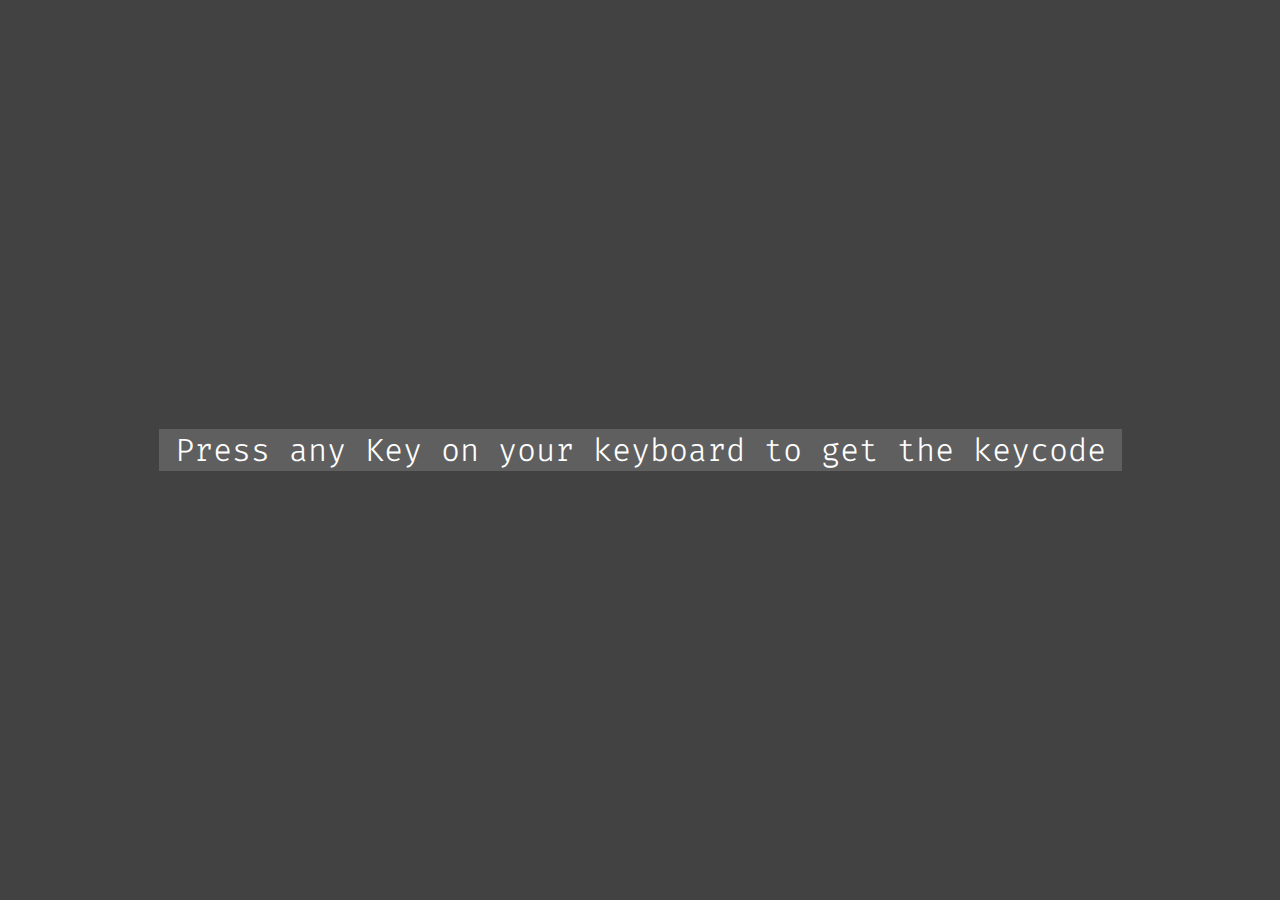
==== index.html @ 505aee7e "m" ====
<!DOCTYPE html>
<html lang="en">

<head>
    <meta charset="UTF-8">
    <meta http-equiv="X-UA-Compatible" content="IE=edge">
    <meta name="viewport" content="width=device-width, initial-scale=1.0">
    <link rel="stylesheet" href="11.css">
    <title>Nhat Minh Code</title>
</head>

<body>
    <div class="container">
        <div class="before-keydown-display">
            <h1>Press any Key on your keyboard to get the keycode</h1>
        </div>
        <!-- <h1 class="event__which">5</h1>
        <div class="event__all">
            <div class="event-key">
                <div class="top">event.key</div>
                <div class="bottom">4</div>
            </div>
            <div class="event-location">
                <div class="top">event.location</div>
                <div class="bottom">0</div>
            </div>
            <div class="event-which">
                <div class="top">event.which</div>
                <div class="bottom">52</div>
            </div>
            <div class="event-code">
                <div class="top">event.code</div>
                <div class="bottom">Digit4</div>
            </div>
        </div> -->
    </div>
    <script src="11.js"></script>
</body>

</html>
---- 11.css ----
@import url("https://fonts.googleapis.com/css2?family=Fira+Code:wght@300;400;500;600;700&display=swap");
* {
  box-sizing: border-box;
  margin: 0;
  padding: 0;
  font-family: "Fira Code", monospace;
}

body {
  height: 100vh;
  background-color: #424242;
  display: flex;
  justify-content: center;
  align-items: center;
  color: white;
}

.container {
  display: flex;
  flex-direction: column;
}
.container h1 {
  text-align: center;
}
.container .before-keydown-display {
  transition: all 1s ease;
  background-color: #5F5F5F;
}
.container .before-keydown-display h1 {
  font-weight: 100;
  padding: 0 1rem;
}

.event__which {
  font-size: 25rem;
  font-weight: 100;
}
.event__all {
  display: grid;
  grid-template-columns: repeat(auto-fit, minmax(300px, 1fr));
  grid-gap: 1rem;
  text-align: center;
  font-size: 1.5rem;
  cursor: pointer;
  width: 90vw;
}
@media screen and (max-width: 1360px) {
  .event__all {
    grid-template-columns: repeat(2, 1fr);
  }
}
@media screen and (max-width: 668px) {
  .event__all {
    grid-template-columns: repeat(1, 1fr);
  }
}
.event__all > * {
  transition: all 0.7s ease;
  background-color: #333333;
  border-top-left-radius: 10px;
  border-top-right-radius: 10px;
}
.event__all > *:hover {
  box-shadow: rgba(0, 0, 0, 0.35) 0px 5px 15px;
  transform: translateY(-10px);
}
.event__all .top {
  background-color: #5B60FF;
  border-top-left-radius: 10px;
  border-top-right-radius: 10px;
}
.event__all .bottom {
  background-color: #404040;
}
.event__all .bottom {
  padding: 1rem 3.5rem;
}
.event__all .top {
  padding: 0 3.5rem;
}
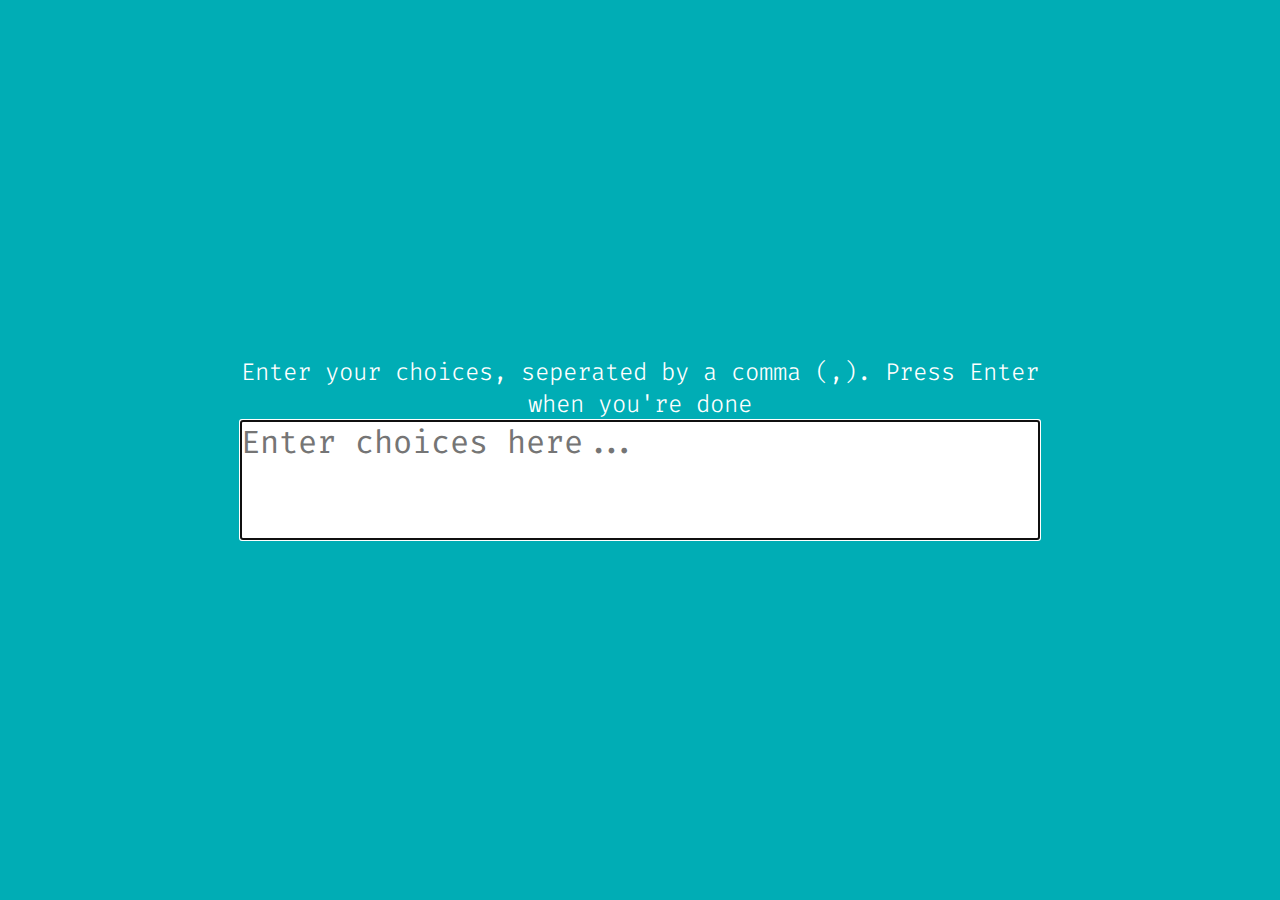
==== commit f73ef88a: "index" ====
--- a/index.html
+++ b/index.html
@@ -5,36 +5,22 @@
     <meta charset="UTF-8">
     <meta http-equiv="X-UA-Compatible" content="IE=edge">
     <meta name="viewport" content="width=device-width, initial-scale=1.0">
-    <link rel="stylesheet" href="11.css">
+    <link rel="stylesheet" href="13.css">
     <title>Nhat Minh Code</title>
 </head>
 
 <body>
     <div class="container">
-        <div class="before-keydown-display">
-            <h1>Press any Key on your keyboard to get the keycode</h1>
+        <h1>Enter your choices, seperated by a comma (,). Press Enter when you're done</h1>
+        <textarea name="textarea" id="textarea" placeholder="Enter choices here..."></textarea>
+        <div class="tags">
+            <!-- <span class="tag highlighted">Choice 1</span>
+            <span class="tag">Choice 2</span>
+            <span class="tag">Choice 3</span>
+            <span class="tag">Choice 4</span> -->
         </div>
-        <!-- <h1 class="event__which">5</h1>
-        <div class="event__all">
-            <div class="event-key">
-                <div class="top">event.key</div>
-                <div class="bottom">4</div>
-            </div>
-            <div class="event-location">
-                <div class="top">event.location</div>
-                <div class="bottom">0</div>
-            </div>
-            <div class="event-which">
-                <div class="top">event.which</div>
-                <div class="bottom">52</div>
-            </div>
-            <div class="event-code">
-                <div class="top">event.code</div>
-                <div class="bottom">Digit4</div>
-            </div>
-        </div> -->
     </div>
-    <script src="11.js"></script>
+    <script src="13.js"></script>
 </body>
 
 </html>--- a/13.css
+++ b/13.css
@@ -0,0 +1,53 @@
+@import url("https://fonts.googleapis.com/css2?family=Fira+Code:wght@300;400;500;600;700&display=swap");
+* {
+  box-sizing: border-box;
+  margin: 0;
+  padding: 0;
+  font-family: "Fira Code", monospace;
+}
+
+body {
+  height: 100vh;
+  overflow: hidden;
+  background-color: #00ADB5;
+  display: flex;
+  justify-content: center;
+  align-items: center;
+  color: white;
+}
+
+.container {
+  max-width: 800px;
+  margin: 0 auto;
+}
+.container h1 {
+  font-weight: lighter;
+  font-size: 1.5rem;
+  text-align: center;
+}
+.container #textarea {
+  min-width: 800px;
+  min-height: 120px;
+  font-size: 2rem;
+  resize: none;
+}
+.container .tags {
+  display: flex;
+}
+.container .tags .tag {
+  background-color: orange;
+  padding: 0.5rem 1rem;
+  font-size: 1rem;
+  border-radius: 5px;
+  cursor: pointer;
+  transition: transform 0.1s ease-in-out;
+}
+.container .tags .tag:active {
+  transform: scale(0.9);
+}
+.container .tags .tag:not(:first-child) {
+  margin-left: 0.5rem;
+}
+.container .tags .tag.highlighted {
+  background-color: #4f65c5;
+}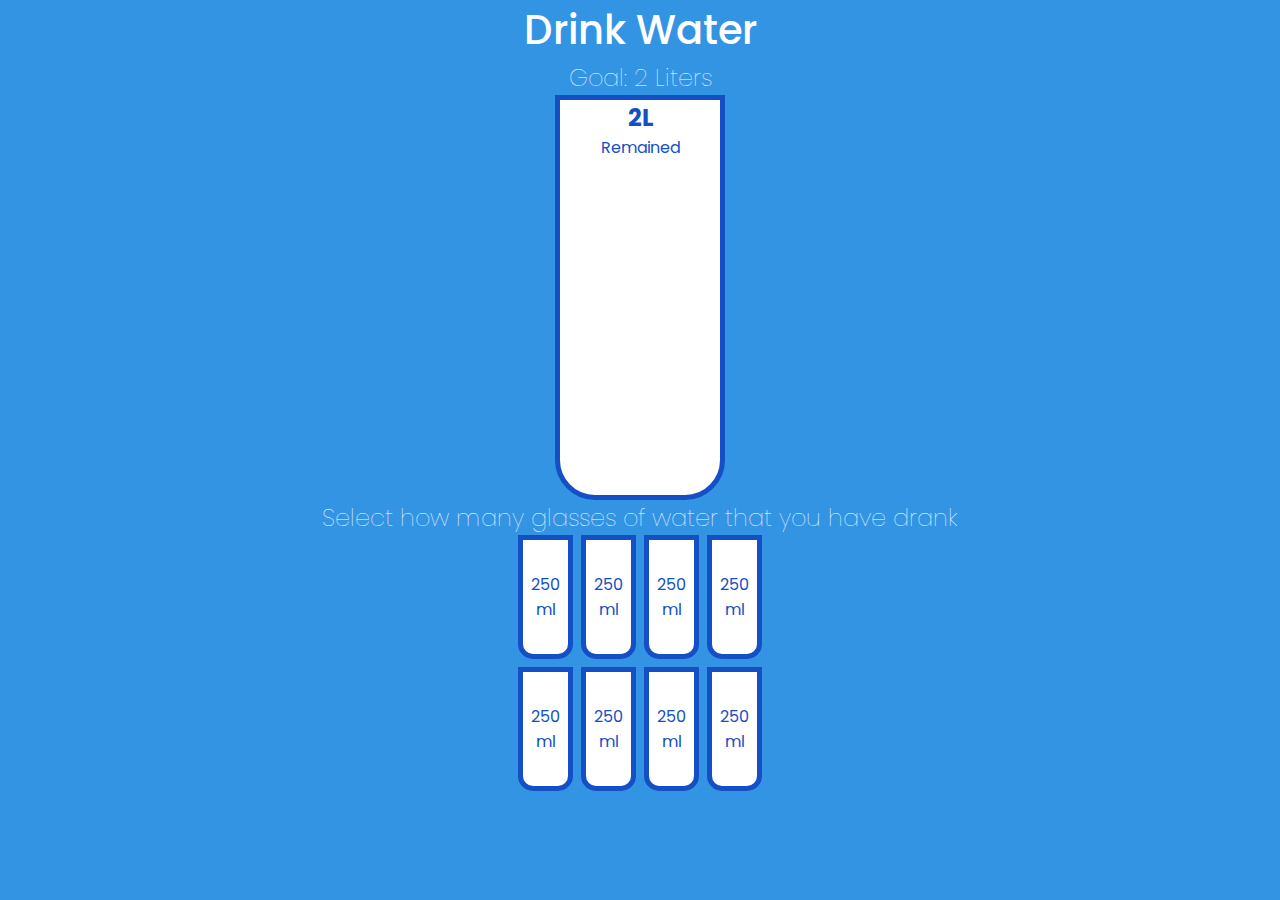
==== commit 5d9f6168: "16" ====
--- a/index.html
+++ b/index.html
@@ -5,22 +5,31 @@
     <meta charset="UTF-8">
     <meta http-equiv="X-UA-Compatible" content="IE=edge">
     <meta name="viewport" content="width=device-width, initial-scale=1.0">
-    <link rel="stylesheet" href="13.css">
-    <title>Nhat Minh Code</title>
+    <link rel="stylesheet" href="16.css">
+    <title>Cup</title>
 </head>
 
 <body>
-    <div class="container">
-        <h1>Enter your choices, seperated by a comma (,). Press Enter when you're done</h1>
-        <textarea name="textarea" id="textarea" placeholder="Enter choices here..."></textarea>
-        <div class="tags">
-            <!-- <span class="tag highlighted">Choice 1</span>
-            <span class="tag">Choice 2</span>
-            <span class="tag">Choice 3</span>
-            <span class="tag">Choice 4</span> -->
+    <h1>Drink Water</h1>
+    <h4>Goal: 2 Liters</h4>
+    <div class="cup big-cup">
+        <div class="remained">
+            <h2>2L</h2>Remained
         </div>
+        <div class="percentage">20%</div>
     </div>
-    <script src="13.js"></script>
+    <h4>Select how many glasses of water that you have drank</h4>
+    <div class="cups">
+        <div class="cup small-cup">250 ml</div>
+        <div class="cup small-cup">250 ml</div>
+        <div class="cup small-cup">250 ml</div>
+        <div class="cup small-cup">250 ml</div>
+        <div class="cup small-cup">250 ml</div>
+        <div class="cup small-cup">250 ml</div>
+        <div class="cup small-cup">250 ml</div>
+        <div class="cup small-cup">250 ml</div>
+    </div>
+    <script src="16.js"></script>
 </body>
 
 </html>--- a/16.css
+++ b/16.css
@@ -0,0 +1,72 @@
+@import url("https://fonts.googleapis.com/css2?family=Poppins:wght@300;400;500;600;700&display=swap");
+* {
+  box-sizing: border-box;
+  margin: 0;
+  padding: 0;
+  font-family: "Poppins", monospace;
+}
+
+body {
+  background-color: #3494E4;
+  display: flex;
+  flex-direction: column;
+  justify-content: center;
+  align-items: center;
+  color: white;
+}
+body h1 {
+  font-weight: 450;
+  font-size: 2.5rem;
+}
+body h4 {
+  font-weight: 100;
+  font-size: 1.5rem;
+}
+
+.cup {
+  background-color: #fff;
+  border: 5px solid #144fc6;
+  border-radius: 0 0 40px 40px;
+  height: 45vh;
+  width: 170px;
+  display: flex;
+  color: #144fc6;
+  flex-direction: column;
+  justify-content: space-evenly;
+  align-items: center;
+  text-align: center;
+}
+.cup .percentage {
+  font-size: 2rem;
+  font-weight: 600;
+  width: 100%;
+  border-radius: 0 0 30px 30px;
+  height: 0%;
+  margin-top: auto;
+  opacity: 0;
+  color: white;
+}
+.cup .percentage.fill {
+  background-color: #144fc6;
+  opacity: 0.8;
+}
+.cup.small-cup {
+  height: 13.8vh;
+  width: 55px;
+  border-radius: 0 0 15px 15px;
+}
+.cup.small-cup.filled {
+  background-color: #6ab3f8;
+}
+
+.cups {
+  display: grid;
+  grid-template-columns: repeat(4, 1fr);
+  gap: 0.5rem;
+}
+.cups h3 {
+  justify-self: center;
+}
+.cups .small-cup {
+  cursor: pointer;
+}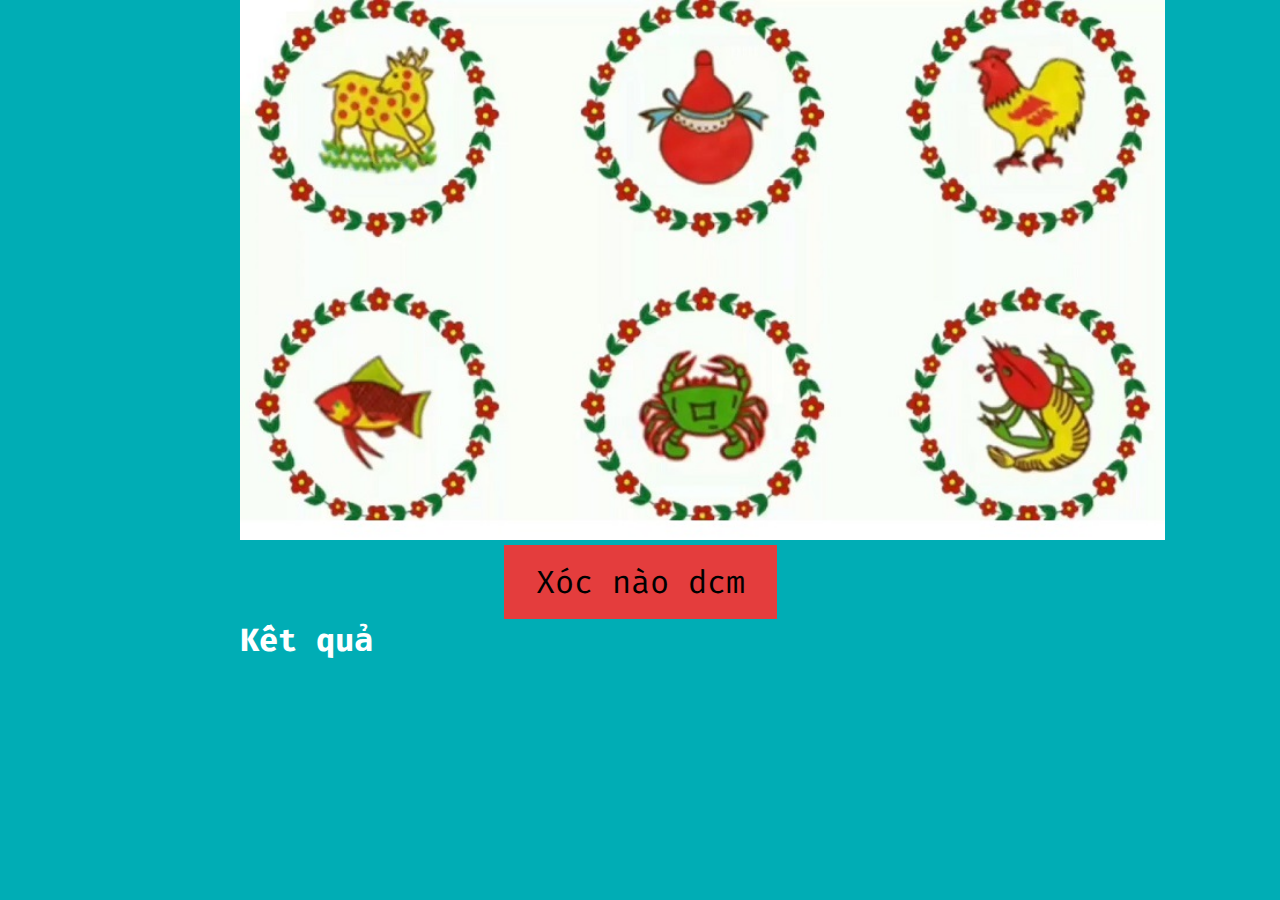
==== commit b1072ab4: "baucua" ====
--- a/index.html
+++ b/index.html
@@ -5,31 +5,22 @@
     <meta charset="UTF-8">
     <meta http-equiv="X-UA-Compatible" content="IE=edge">
     <meta name="viewport" content="width=device-width, initial-scale=1.0">
-    <link rel="stylesheet" href="16.css">
-    <title>Cup</title>
+    <link rel="stylesheet" href="Bau Cua.css">
+    <title>Bau Cua lua` ga`</title>
 </head>
 
 <body>
-    <h1>Drink Water</h1>
-    <h4>Goal: 2 Liters</h4>
-    <div class="cup big-cup">
-        <div class="remained">
-            <h2>2L</h2>Remained
+    <div class="container">
+        <img src="bauCua.jpg" alt="" class="bau-cua__img">
+        <div class="bau-cua__result">
+            <button class="btn">Xóc nào dcm</button>
+            <h1 class="bau-cua__result-text">Kết quả</h1>
+            <div class="bau-cua__result-box">
+               
+            </div>
         </div>
-        <div class="percentage">20%</div>
     </div>
-    <h4>Select how many glasses of water that you have drank</h4>
-    <div class="cups">
-        <div class="cup small-cup">250 ml</div>
-        <div class="cup small-cup">250 ml</div>
-        <div class="cup small-cup">250 ml</div>
-        <div class="cup small-cup">250 ml</div>
-        <div class="cup small-cup">250 ml</div>
-        <div class="cup small-cup">250 ml</div>
-        <div class="cup small-cup">250 ml</div>
-        <div class="cup small-cup">250 ml</div>
-    </div>
-    <script src="16.js"></script>
+    <script src="Bau Cua.js"></script>
 </body>
 
 </html>--- a/Bau Cua.css
+++ b/Bau Cua.css
@@ -0,0 +1,85 @@
+@import url("https://fonts.googleapis.com/css2?family=Fira+Code:wght@300;400;500;600;700&display=swap");
+* {
+  box-sizing: border-box;
+  margin: 0;
+  padding: 0;
+  font-family: "Fira Code", monospace;
+}
+
+body {
+  background-color: #00ADB5;
+  display: flex;
+  justify-content: center;
+  align-items: center;
+  color: white;
+}
+
+.container {
+  max-width: 800px;
+  margin: 0 auto;
+}
+.container img {
+  height: 60vh;
+}
+.container .btn {
+  outline: none;
+  border: none;
+  background-color: #e43d3d;
+  padding: 1rem 2rem;
+  font-size: 2rem;
+  transition: background 0.2s ease;
+  cursor: pointer;
+  display: block;
+  margin: 0 auto;
+}
+.container .btn:hover {
+  background-color: red;
+}
+
+.bau-cua__result-box {
+  display: grid;
+  grid-template-columns: repeat(3, 1fr);
+  animation: shake 0.5s;
+}
+.bau-cua__result-box img {
+  width: 250px;
+  height: 200px;
+  border-radius: 50%;
+  animation: shake 0.5s;
+}
+
+@keyframes shake {
+  0% {
+    transform: translate(1px, 1px) rotate(0deg);
+  }
+  10% {
+    transform: translate(-1px, -2px) rotate(-1deg);
+  }
+  20% {
+    transform: translate(-3px, 0px) rotate(1deg);
+  }
+  30% {
+    transform: translate(3px, 2px) rotate(0deg);
+  }
+  40% {
+    transform: translate(1px, -1px) rotate(1deg);
+  }
+  50% {
+    transform: translate(-1px, 2px) rotate(-1deg);
+  }
+  60% {
+    transform: translate(-3px, 1px) rotate(0deg);
+  }
+  70% {
+    transform: translate(3px, 1px) rotate(-1deg);
+  }
+  80% {
+    transform: translate(-1px, -1px) rotate(1deg);
+  }
+  90% {
+    transform: translate(1px, 2px) rotate(0deg);
+  }
+  100% {
+    transform: translate(1px, -2px) rotate(-1deg);
+  }
+}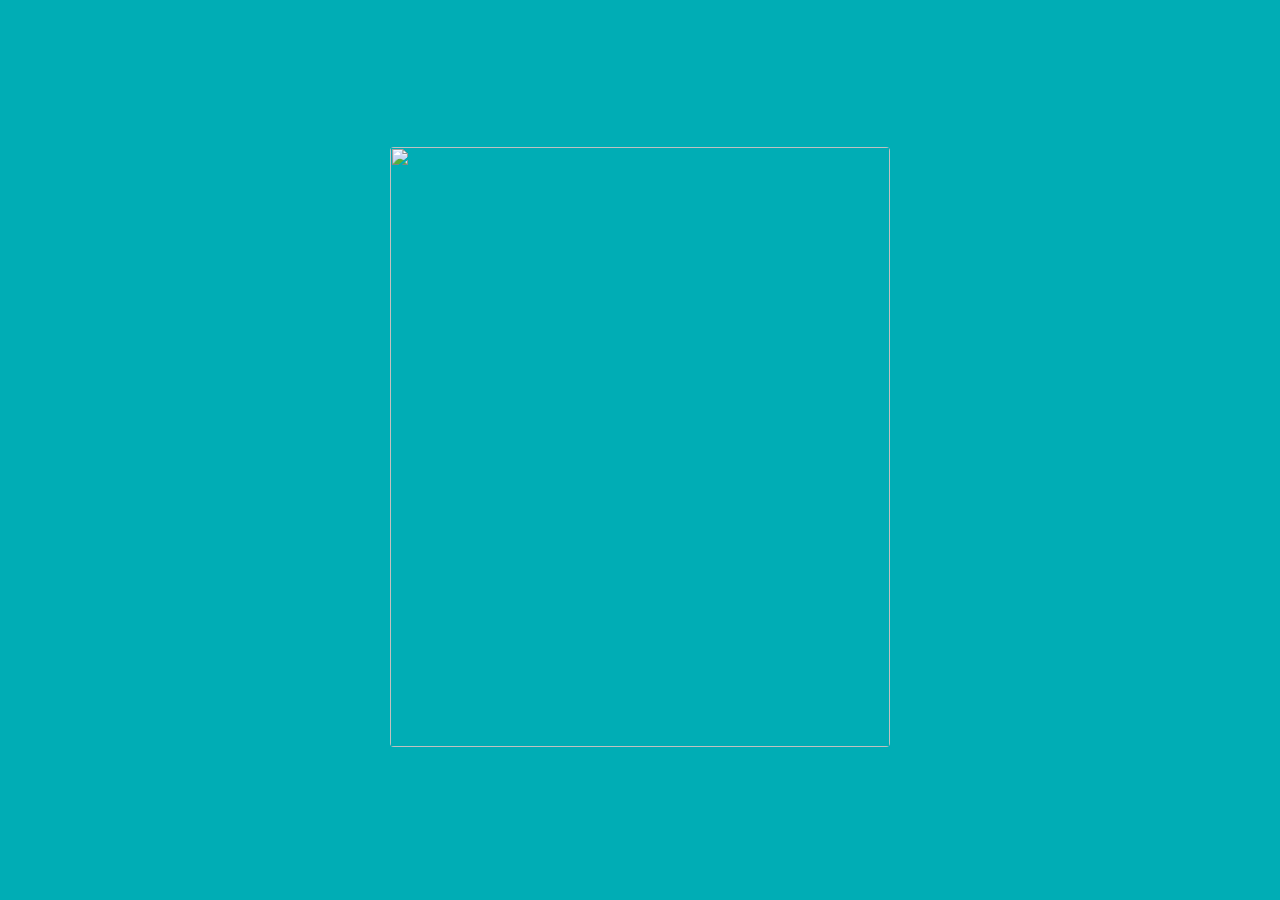
==== commit 8c22951c: "heart" ====
--- a/index.html
+++ b/index.html
@@ -5,22 +5,16 @@
     <meta charset="UTF-8">
     <meta http-equiv="X-UA-Compatible" content="IE=edge">
     <meta name="viewport" content="width=device-width, initial-scale=1.0">
-    <link rel="stylesheet" href="Bau Cua.css">
-    <title>Bau Cua lua` ga`</title>
+    <link rel="stylesheet" href="Heart.css">
+    <title>Nhat Minh Code</title>
 </head>
 
 <body>
     <div class="container">
-        <img src="bauCua.jpg" alt="" class="bau-cua__img">
-        <div class="bau-cua__result">
-            <button class="btn">Xóc nào dcm</button>
-            <h1 class="bau-cua__result-text">Kết quả</h1>
-            <div class="bau-cua__result-box">
-               
-            </div>
-        </div>
+        <!-- <div class="heart"></div> -->
+        <img src="https://scontent.fsgn5-8.fna.fbcdn.net/v/t1.15752-9/271585871_899989337339411_5607143435880032775_n.png?_nc_cat=109&ccb=1-5&_nc_sid=ae9488&_nc_ohc=3euAjYXs8kkAX-OBDJ6&_nc_ht=scontent.fsgn5-8.fna&oh=03_AVJwH9sbqR6EFK_-2rX78Wyab2XqclFOJOsvW5SN5qBy-w&oe=620E828A" alt="" class="img">
     </div>
-    <script src="Bau Cua.js"></script>
+    <script src="Heart.js"></script>
 </body>
 
 </html>--- a/Heart.css
+++ b/Heart.css
@@ -0,0 +1,81 @@
+@import url("https://fonts.googleapis.com/css2?family=Poppins:wght@300;400;500;600;700&display=swap");
+* {
+  box-sizing: border-box;
+  margin: 0;
+  padding: 0;
+  font-family: "Poppins", sans-serif;
+}
+
+body {
+  height: 100vh;
+  overflow: hidden;
+  background-color: #00ADB5;
+  display: flex;
+  justify-content: center;
+  align-items: center;
+  color: white;
+}
+
+.container {
+  position: relative;
+}
+
+.img {
+  max-width: 100%;
+  width: 500px;
+  height: 600px;
+  object-fit: cover;
+  border-radius: 4px;
+}
+
+.heart {
+  position: absolute;
+  background-color: red;
+  width: 50px;
+  height: 50px;
+  transform: rotate(45deg);
+  animation: fadeInAnimation ease 1s, heartbeat 3s;
+}
+.heart::after, .heart::before {
+  content: "";
+  background-color: red;
+  position: absolute;
+  width: 50px;
+  height: 50px;
+  border-radius: 50%;
+}
+.heart::before {
+  left: -25px;
+}
+.heart::after {
+  top: -25px;
+}
+
+@keyframes fadeInAnimation {
+  0% {
+    opacity: 1;
+  }
+  100% {
+    opacity: 0;
+  }
+}
+@keyframes heartbeat {
+  0% {
+    transform: rotate(45deg) scale(0.75);
+  }
+  20% {
+    transform: rotate(70deg) scale(1);
+  }
+  40% {
+    transform: rotate(45deg) scale(0.75);
+  }
+  60% {
+    transform: rotate(45deg) scale(1);
+  }
+  80% {
+    transform: rotate(45deg) scale(0.75);
+  }
+  100% {
+    transform: rotate(45deg) scale(0.75);
+  }
+}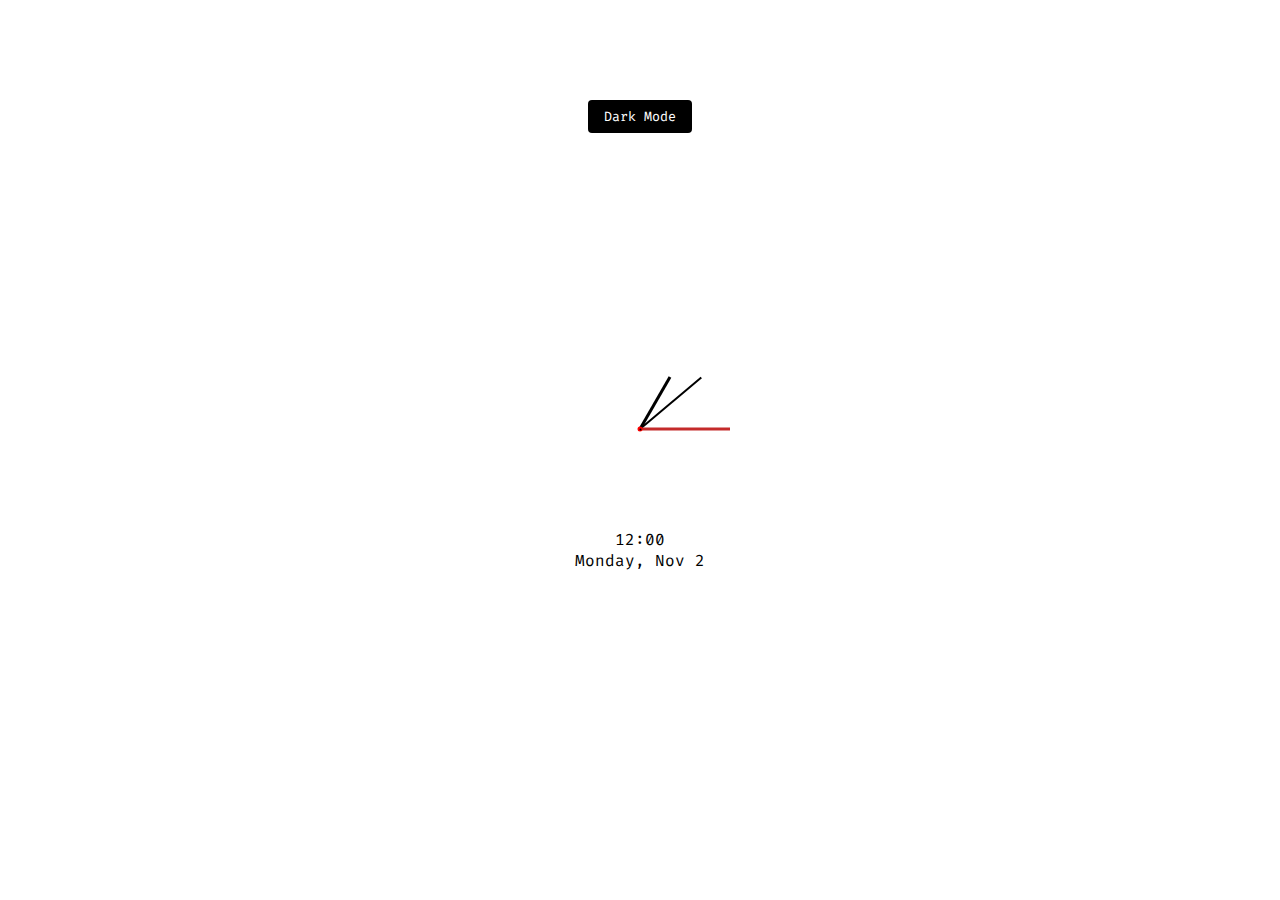
==== commit 35cbd9b0: "clock" ====
--- a/index.html
+++ b/index.html
@@ -5,16 +5,25 @@
     <meta charset="UTF-8">
     <meta http-equiv="X-UA-Compatible" content="IE=edge">
     <meta name="viewport" content="width=device-width, initial-scale=1.0">
-    <link rel="stylesheet" href="Heart.css">
-    <title>Nhat Minh Code</title>
+    <link rel="stylesheet" href="19.css">
+    <title>Theme clock</title>
 </head>
 
 <body>
-    <div class="container">
-        <!-- <div class="heart"></div> -->
-        <img src="https://scontent.fsgn5-8.fna.fbcdn.net/v/t1.15752-9/271585871_899989337339411_5607143435880032775_n.png?_nc_cat=109&ccb=1-5&_nc_sid=ae9488&_nc_ohc=3euAjYXs8kkAX-OBDJ6&_nc_ht=scontent.fsgn5-8.fna&oh=03_AVJwH9sbqR6EFK_-2rX78Wyab2XqclFOJOsvW5SN5qBy-w&oe=620E828A" alt="" class="img">
+    <button class="toggle">Dark Mode</button>
+    <div class="clock-container">
+        <div class="clock">
+            <div class="needle hour"></div>
+            <div class="needle minute"></div>
+            <div class="needle second"></div>
+            <div class="center-point"></div>
+        </div>
+        <div class="text">
+            <div class="time">12:00</div>
+            <div class="date">Monday, Nov <span class="circle">2</span></div>
+        </div>
     </div>
-    <script src="Heart.js"></script>
+    <script src="19.js"></script>
 </body>
 
 </html>--- a/19.css
+++ b/19.css
@@ -0,0 +1,115 @@
+@import url("https://fonts.googleapis.com/css2?family=Fira+Code:wght@300;400;500;600;700&display=swap");
+* {
+  box-sizing: border-box;
+  margin: 0;
+  padding: 0;
+  font-family: "Fira Code", monospace;
+}
+
+:root {
+  --primary-color: black;
+  --secondary-color: white;
+}
+
+html.dark {
+  --primary-color: white;
+  --secondary-color: black;
+}
+
+html.dark {
+  --primary-color: white;
+  --secondary-color: black;
+}
+
+body {
+  height: 100vh;
+  overflow: hidden;
+  background-color: var(--secondary-color);
+  display: flex;
+  justify-content: center;
+  align-items: center;
+  color: var(--primary-color);
+}
+
+.toggle {
+  outline: none;
+  border: none;
+  border-radius: 4px;
+  padding: 0.5rem 1rem;
+  position: absolute;
+  top: 100px;
+  cursor: pointer;
+  background-color: var(--primary-color);
+  color: var(--secondary-color);
+}
+.toggle:active {
+  transform: scale(0.96);
+}
+
+.clock-container {
+  display: flex;
+  justify-content: space-between;
+  flex-direction: column;
+  align-items: center;
+}
+
+.clock {
+  width: 200px;
+  height: 200px;
+  background-color: var(--secondary-color);
+  position: relative;
+}
+
+.needle {
+  background-color: var(--primary-color);
+  position: absolute;
+  top: 50%;
+  left: 50%;
+  height: 60px;
+  width: 3px;
+  transform-origin: bottom center;
+}
+
+.hour {
+  transform: translate(-50%, -100%) rotate(30deg);
+}
+
+.minute {
+  transform: translate(-50%, -100%) rotate(50deg);
+  height: 80px;
+  width: 2px;
+}
+
+.second {
+  transform: translate(-50%, -100%) rotate(90deg);
+  background-color: #c42a2a;
+  height: 90px;
+}
+
+.center-point {
+  width: 5px;
+  height: 5px;
+  background-color: red;
+  position: absolute;
+  top: 50%;
+  left: 50%;
+  transform: translate(-50%, -50%);
+  border-radius: 50%;
+  z-index: 1;
+}
+.center-point::after {
+  content: "";
+  position: absolute;
+  top: 50%;
+  left: 50%;
+  transform: translate(-50%, -50%);
+  width: 2px;
+  background-color: black;
+  height: 2px;
+  border-radius: 50%;
+  z-index: 2;
+}
+
+.text {
+  text-align: center;
+}